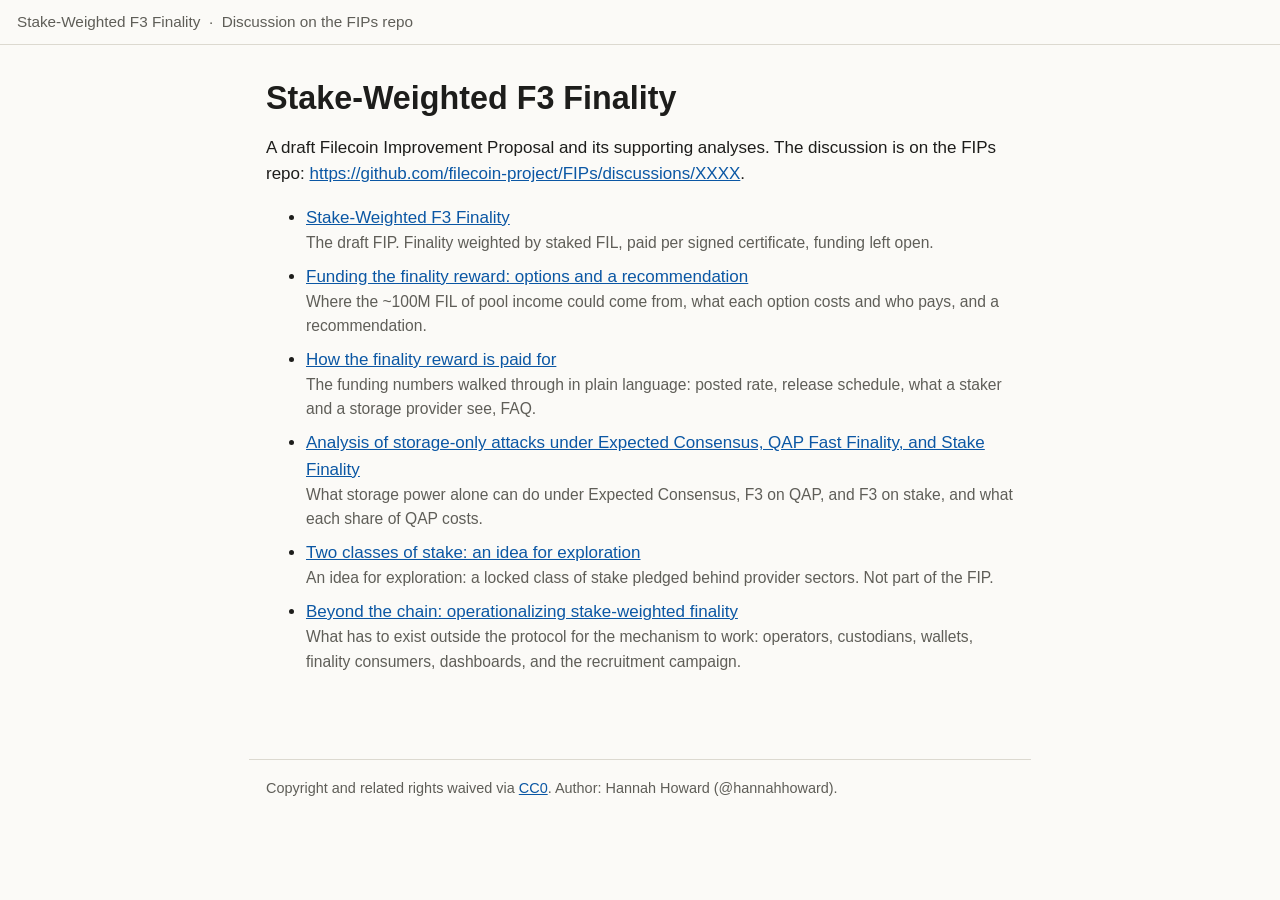
==== index.html @ 55a4d0d7 "Stake-Weighted F3 Finality: draft FIP and supporting analyses Static site for the FIPs discussion: t" ====
<!DOCTYPE html>
<html lang="en">
<head>
<meta charset="utf-8">
<meta name="viewport" content="width=device-width, initial-scale=1">
<title>Stake-Weighted F3 Finality: documents</title>
<link rel="stylesheet" href="style.css">
</head>
<body>
<div class="nav"><a href="index.html">Stake-Weighted F3 Finality</a><span class="sep">·</span><a href="https://github.com/filecoin-project/FIPs/discussions/XXXX">Discussion on the FIPs repo</a></div>
<main>
<h1>Stake-Weighted F3 Finality</h1><p>A draft Filecoin Improvement Proposal and its supporting analyses. The discussion is on the FIPs repo: <a href="https://github.com/filecoin-project/FIPs/discussions/XXXX">https://github.com/filecoin-project/FIPs/discussions/XXXX</a>.</p><ul class="index"><li><a href="stake-weighted-f3-finality.html">Stake-Weighted F3 Finality</a><span class="desc">The draft FIP. Finality weighted by staked FIL, paid per signed certificate, funding left open.</span></li><li><a href="funding-options-and-recommendation.html">Funding the finality reward: options and a recommendation</a><span class="desc">Where the ~100M FIL of pool income could come from, what each option costs and who pays, and a recommendation.</span></li><li><a href="funding-explainer.html">How the finality reward is paid for</a><span class="desc">The funding numbers walked through in plain language: posted rate, release schedule, what a staker and a storage provider see, FAQ.</span></li><li><a href="storage-only-attacks.html">Analysis of storage-only attacks under Expected Consensus, QAP Fast Finality, and Stake Finality</a><span class="desc">What storage power alone can do under Expected Consensus, F3 on QAP, and F3 on stake, and what each share of QAP costs.</span></li><li><a href="two-class-stake.html">Two classes of stake: an idea for exploration</a><span class="desc">An idea for exploration: a locked class of stake pledged behind provider sectors. Not part of the FIP.</span></li><li><a href="beyond-the-chain.html">Beyond the chain: operationalizing stake-weighted finality</a><span class="desc">What has to exist outside the protocol for the mechanism to work: operators, custodians, wallets, finality consumers, dashboards, and the recruitment campaign.</span></li></ul>
</main>
<footer>Copyright and related rights waived via <a href="https://creativecommons.org/publicdomain/zero/1.0/">CC0</a>. Author: Hannah Howard (@hannahhoward).</footer>
</body>
</html>
---- style.css ----
:root{--bg:#fbfaf7;--fg:#1d1d1b;--muted:#5f5e58;--rule:#dcd9d0;--link:#0b57a4;--code:#f0eee8;--accent:#1f6f4a}
@media (prefers-color-scheme:dark){:root{--bg:#161614;--fg:#e8e6e0;--muted:#a3a19a;--rule:#33322e;--link:#7ab3ee;--code:#232320;--accent:#7fd0a5}}
*{box-sizing:border-box}
html{font-size:17px}
body{margin:0;background:var(--bg);color:var(--fg);font-family:-apple-system,BlinkMacSystemFont,"Segoe UI",Roboto,Helvetica,Arial,sans-serif;line-height:1.55}
.nav{border-bottom:1px solid var(--rule);padding:.6rem 1rem;font-size:.9rem;color:var(--muted)}
.nav a{color:var(--muted);text-decoration:none}
.nav a:hover{color:var(--link)}
.nav .sep{margin:0 .5rem}
main{max-width:46rem;margin:0 auto;padding:1.5rem 1rem 4rem}
h1{font-size:1.9rem;line-height:1.2;margin:.5rem 0 1rem}
h2{font-size:1.35rem;margin:2.2rem 0 .6rem;border-bottom:1px solid var(--rule);padding-bottom:.2rem}
h3{font-size:1.1rem;margin:1.6rem 0 .4rem}
p,li{max-width:46rem}
a{color:var(--link)}
blockquote{margin:1rem 0;padding:.6rem 1rem;border-left:3px solid var(--accent);background:var(--code);border-radius:0 4px 4px 0}
blockquote p{margin:.4rem 0}
code{font-family:ui-monospace,SFMono-Regular,Menlo,Consolas,monospace;font-size:.88em;background:var(--code);padding:.1em .3em;border-radius:3px}
pre{background:var(--code);padding:.8rem 1rem;overflow-x:auto;border-radius:4px}
pre code{background:none;padding:0}
.tbl{overflow-x:auto;margin:1rem 0}
table{border-collapse:collapse;font-size:.92rem;min-width:100%}
th,td{border:1px solid var(--rule);padding:.35rem .6rem;text-align:left;vertical-align:top}
th{background:var(--code)}
img{max-width:100%;height:auto;display:block;margin:1rem auto}
figure{margin:1rem 0}
figcaption{font-size:.88rem;color:var(--muted);text-align:center}
.meta{font-size:.9rem;color:var(--muted);border:1px solid var(--rule);border-radius:4px;padding:.5rem .8rem;margin:0 0 1.2rem}
.meta dl{display:grid;grid-template-columns:max-content 1fr;gap:.15rem .8rem;margin:0}
.meta dt{font-weight:600}
.meta dd{margin:0}
footer{max-width:46rem;margin:0 auto;padding:1rem;font-size:.85rem;color:var(--muted);border-top:1px solid var(--rule)}
.index li{margin:.5rem 0}
.index .desc{color:var(--muted);display:block;font-size:.92rem}
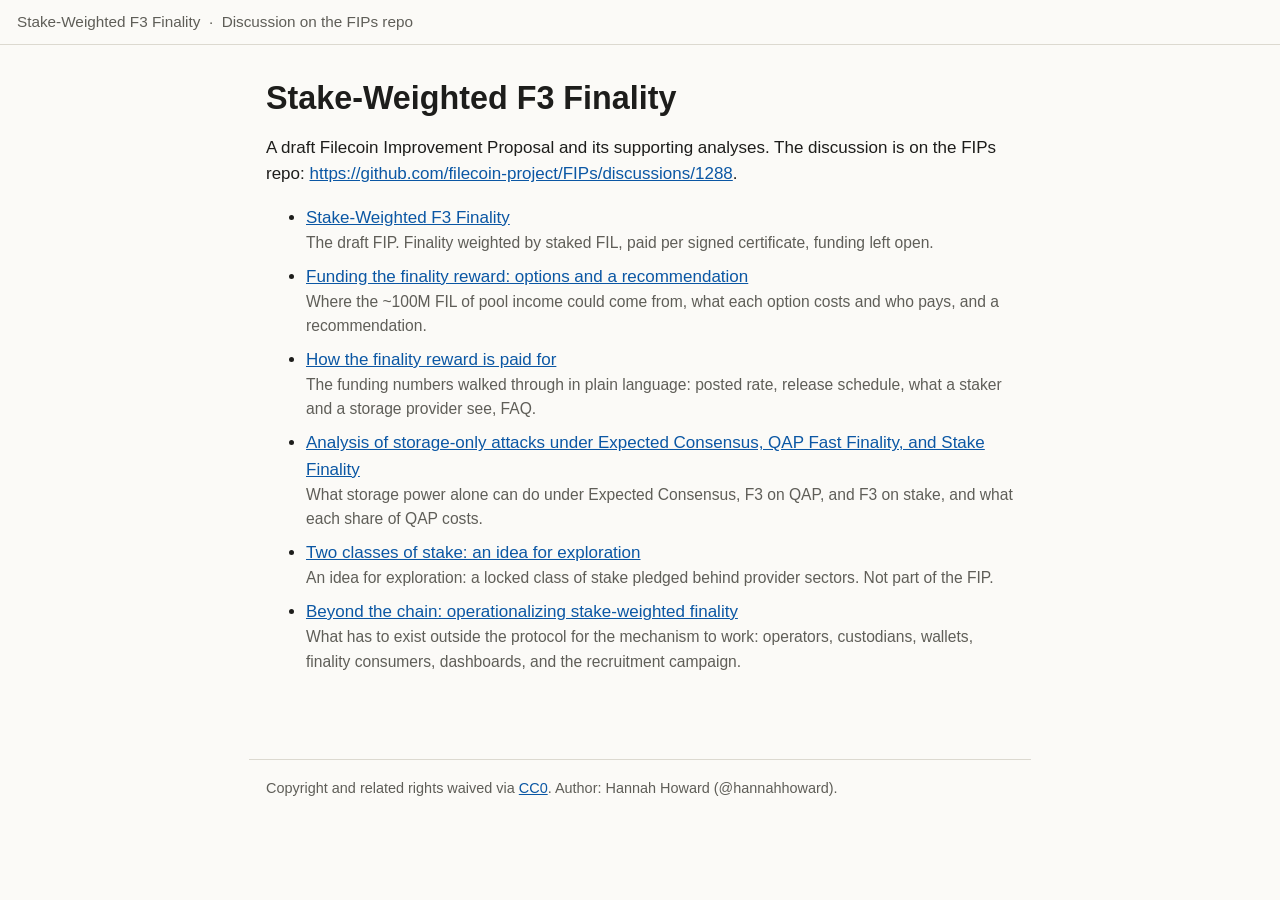
==== commit e3c611f6: "Link the FIPs discussion (#1288) Co-Authored-By: Claude Fable 5.1 <noreply@anthropic.com> Claude-Ses" ====
--- a/index.html
+++ b/index.html
@@ -7,9 +7,9 @@
 <link rel="stylesheet" href="style.css">
 </head>
 <body>
-<div class="nav"><a href="index.html">Stake-Weighted F3 Finality</a><span class="sep">·</span><a href="https://github.com/filecoin-project/FIPs/discussions/XXXX">Discussion on the FIPs repo</a></div>
+<div class="nav"><a href="index.html">Stake-Weighted F3 Finality</a><span class="sep">·</span><a href="https://github.com/filecoin-project/FIPs/discussions/1288">Discussion on the FIPs repo</a></div>
 <main>
-<h1>Stake-Weighted F3 Finality</h1><p>A draft Filecoin Improvement Proposal and its supporting analyses. The discussion is on the FIPs repo: <a href="https://github.com/filecoin-project/FIPs/discussions/XXXX">https://github.com/filecoin-project/FIPs/discussions/XXXX</a>.</p><ul class="index"><li><a href="stake-weighted-f3-finality.html">Stake-Weighted F3 Finality</a><span class="desc">The draft FIP. Finality weighted by staked FIL, paid per signed certificate, funding left open.</span></li><li><a href="funding-options-and-recommendation.html">Funding the finality reward: options and a recommendation</a><span class="desc">Where the ~100M FIL of pool income could come from, what each option costs and who pays, and a recommendation.</span></li><li><a href="funding-explainer.html">How the finality reward is paid for</a><span class="desc">The funding numbers walked through in plain language: posted rate, release schedule, what a staker and a storage provider see, FAQ.</span></li><li><a href="storage-only-attacks.html">Analysis of storage-only attacks under Expected Consensus, QAP Fast Finality, and Stake Finality</a><span class="desc">What storage power alone can do under Expected Consensus, F3 on QAP, and F3 on stake, and what each share of QAP costs.</span></li><li><a href="two-class-stake.html">Two classes of stake: an idea for exploration</a><span class="desc">An idea for exploration: a locked class of stake pledged behind provider sectors. Not part of the FIP.</span></li><li><a href="beyond-the-chain.html">Beyond the chain: operationalizing stake-weighted finality</a><span class="desc">What has to exist outside the protocol for the mechanism to work: operators, custodians, wallets, finality consumers, dashboards, and the recruitment campaign.</span></li></ul>
+<h1>Stake-Weighted F3 Finality</h1><p>A draft Filecoin Improvement Proposal and its supporting analyses. The discussion is on the FIPs repo: <a href="https://github.com/filecoin-project/FIPs/discussions/1288">https://github.com/filecoin-project/FIPs/discussions/1288</a>.</p><ul class="index"><li><a href="stake-weighted-f3-finality.html">Stake-Weighted F3 Finality</a><span class="desc">The draft FIP. Finality weighted by staked FIL, paid per signed certificate, funding left open.</span></li><li><a href="funding-options-and-recommendation.html">Funding the finality reward: options and a recommendation</a><span class="desc">Where the ~100M FIL of pool income could come from, what each option costs and who pays, and a recommendation.</span></li><li><a href="funding-explainer.html">How the finality reward is paid for</a><span class="desc">The funding numbers walked through in plain language: posted rate, release schedule, what a staker and a storage provider see, FAQ.</span></li><li><a href="storage-only-attacks.html">Analysis of storage-only attacks under Expected Consensus, QAP Fast Finality, and Stake Finality</a><span class="desc">What storage power alone can do under Expected Consensus, F3 on QAP, and F3 on stake, and what each share of QAP costs.</span></li><li><a href="two-class-stake.html">Two classes of stake: an idea for exploration</a><span class="desc">An idea for exploration: a locked class of stake pledged behind provider sectors. Not part of the FIP.</span></li><li><a href="beyond-the-chain.html">Beyond the chain: operationalizing stake-weighted finality</a><span class="desc">What has to exist outside the protocol for the mechanism to work: operators, custodians, wallets, finality consumers, dashboards, and the recruitment campaign.</span></li></ul>
 </main>
 <footer>Copyright and related rights waived via <a href="https://creativecommons.org/publicdomain/zero/1.0/">CC0</a>. Author: Hannah Howard (@hannahhoward).</footer>
 </body>
